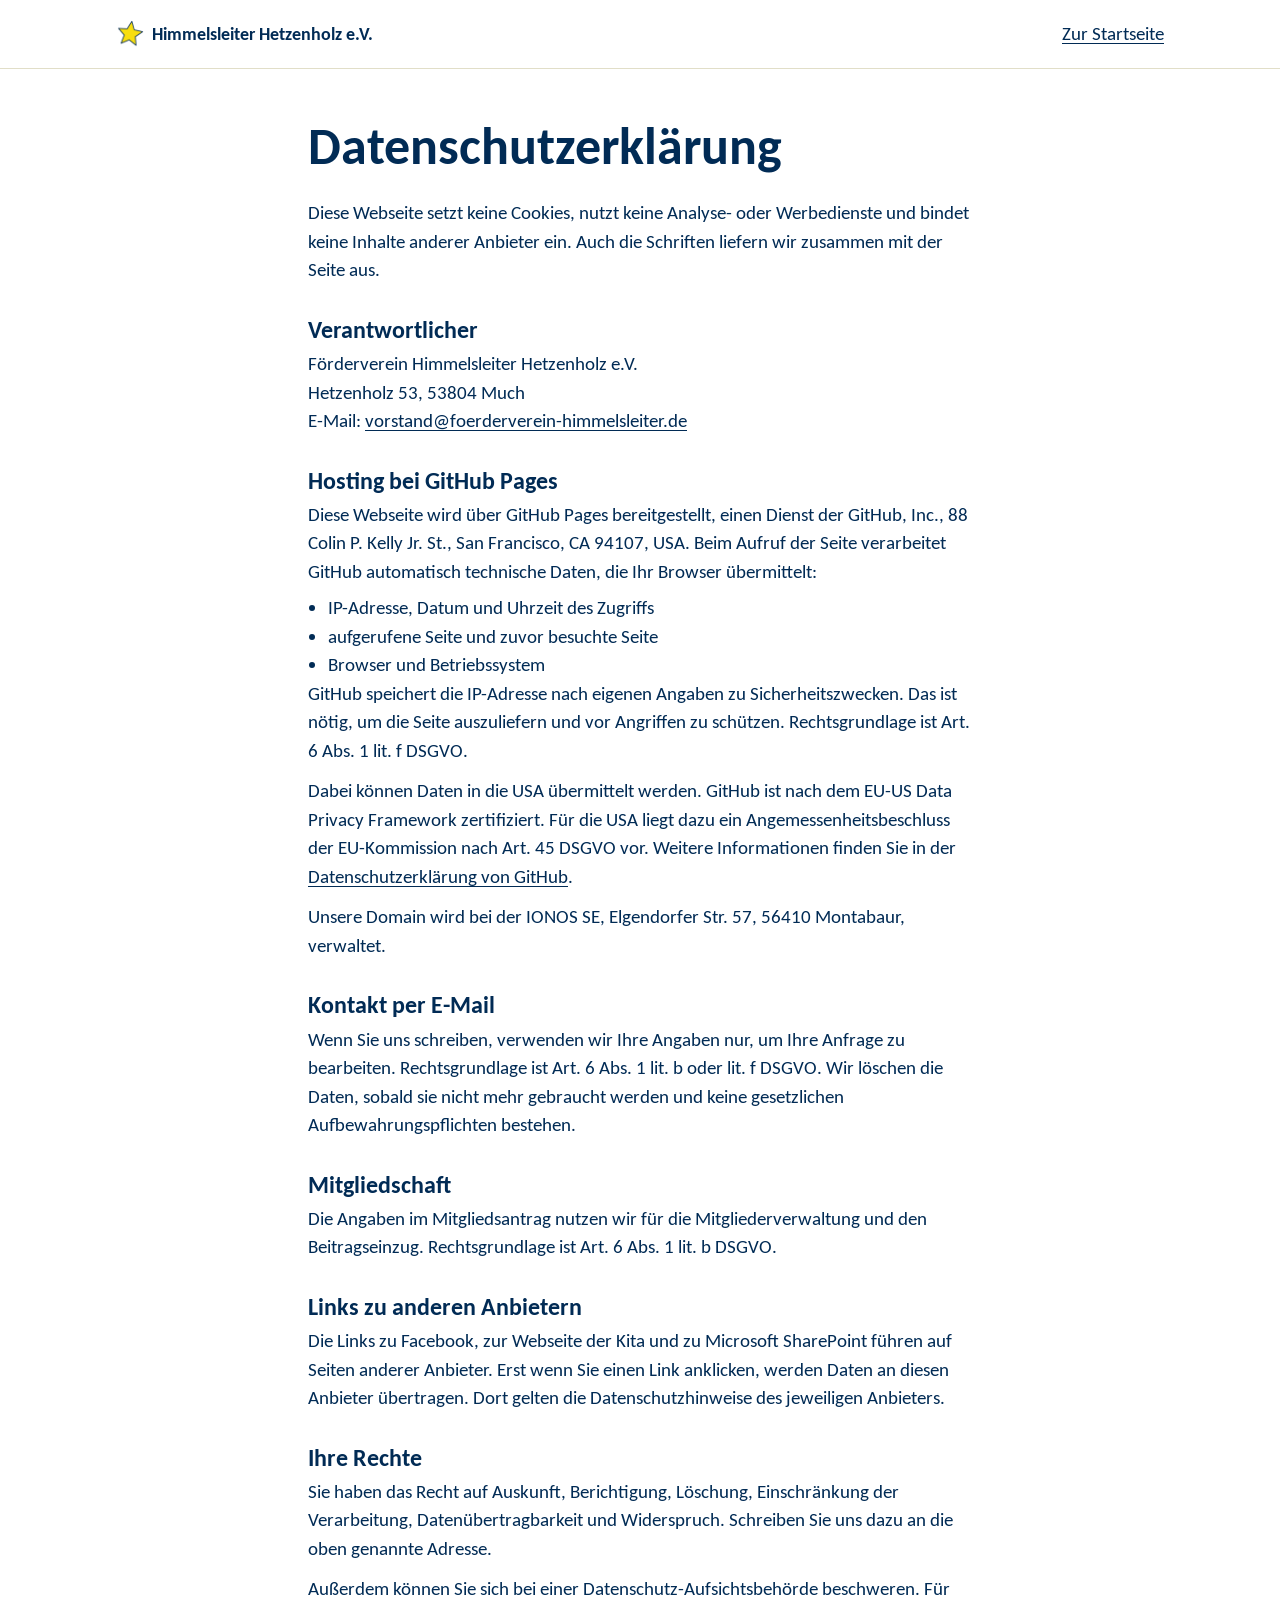
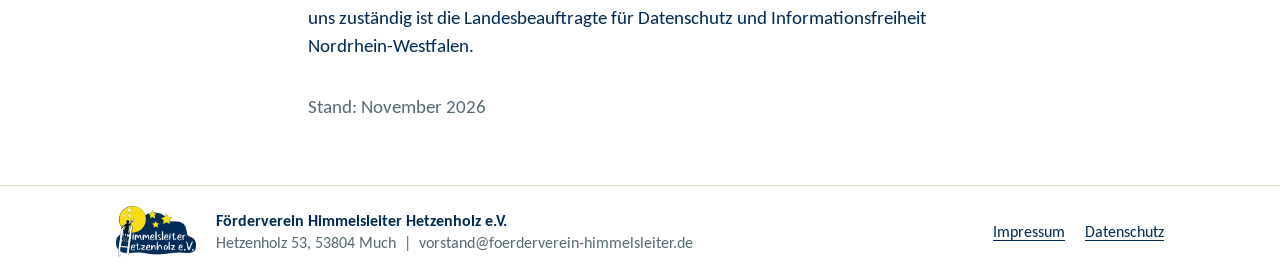
==== datenschutz.html @ 61d00ae4 "Add files via upload" ====
<!doctype html>
<html lang="de">
<head>
<meta charset="utf-8">
<meta name="viewport" content="width=device-width, initial-scale=1, viewport-fit=cover">
<title>Datenschutz – Förderverein Himmelsleiter Hetzenholz</title>
<link rel="icon" href="img/favicon.svg" type="image/svg+xml">
<link rel="stylesheet" href="css/style.css">
</head>
<body>
<header class="kopf">
  <div class="innen">
    <a class="marke" href="index.html"><img src="img/stern.png" alt="" width="120" height="120"><span>Himmelsleiter Hetzenholz e.V.</span></a>
    <a href="index.html">Zur Startseite</a>
  </div>
</header>
<main class="innen recht">
  <h1>Datenschutzerklärung</h1>
  <p>Diese Webseite setzt keine Cookies, nutzt keine Analyse- oder Werbedienste und bindet keine Inhalte anderer Anbieter ein. Auch die Schriften liefern wir zusammen mit der Seite aus.</p>

  <h2>Verantwortlicher</h2>
  <p>Förderverein Himmelsleiter Hetzenholz e.V.<br>Hetzenholz 53, 53804 Much<br>E-Mail: <a href="mailto:vorstand@foerderverein-himmelsleiter.de">vorstand@foerderverein-himmelsleiter.de</a></p>

  <h2>Hosting bei GitHub Pages</h2>
  <p>Diese Webseite wird über GitHub Pages bereitgestellt, einen Dienst der GitHub, Inc., 88 Colin P. Kelly Jr. St., San Francisco, CA 94107, USA. Beim Aufruf der Seite verarbeitet GitHub automatisch technische Daten, die Ihr Browser übermittelt:</p>
  <ul>
    <li>IP-Adresse, Datum und Uhrzeit des Zugriffs</li>
    <li>aufgerufene Seite und zuvor besuchte Seite</li>
    <li>Browser und Betriebssystem</li>
  </ul>
  <p>GitHub speichert die IP-Adresse nach eigenen Angaben zu Sicherheitszwecken. Das ist nötig, um die Seite auszuliefern und vor Angriffen zu schützen. Rechtsgrundlage ist Art. 6 Abs. 1 lit. f DSGVO.</p>
  <p>Dabei können Daten in die USA übermittelt werden. GitHub ist nach dem EU-US Data Privacy Framework zertifiziert. Für die USA liegt dazu ein Angemessenheitsbeschluss der EU-Kommission nach Art. 45 DSGVO vor. Weitere Informationen finden Sie in der <a href="https://docs.github.com/de/site-policy/privacy-policies/github-general-privacy-statement" target="_blank" rel="noopener">Datenschutzerklärung von GitHub</a>.</p>
  <p>Unsere Domain wird bei der IONOS SE, Elgendorfer Str. 57, 56410 Montabaur, verwaltet.</p>

  <h2>Kontakt per E-Mail</h2>
  <p>Wenn Sie uns schreiben, verwenden wir Ihre Angaben nur, um Ihre Anfrage zu bearbeiten. Rechtsgrundlage ist Art. 6 Abs. 1 lit. b oder lit. f DSGVO. Wir löschen die Daten, sobald sie nicht mehr gebraucht werden und keine gesetzlichen Aufbewahrungspflichten bestehen.</p>

  <h2>Mitgliedschaft</h2>
  <p>Die Angaben im Mitgliedsantrag nutzen wir für die Mitgliederverwaltung und den Beitragseinzug. Rechtsgrundlage ist Art. 6 Abs. 1 lit. b DSGVO.</p>

  <h2>Links zu anderen Anbietern</h2>
  <p>Die Links zu Facebook, zur Webseite der Kita und zu Microsoft SharePoint führen auf Seiten anderer Anbieter. Erst wenn Sie einen Link anklicken, werden Daten an diesen Anbieter übertragen. Dort gelten die Datenschutzhinweise des jeweiligen Anbieters.</p>

  <h2>Ihre Rechte</h2>
  <p>Sie haben das Recht auf Auskunft, Berichtigung, Löschung, Einschränkung der Verarbeitung, Datenübertragbarkeit und Widerspruch. Schreiben Sie uns dazu an die oben genannte Adresse.</p>
  <p>Außerdem können Sie sich bei einer Datenschutz-Aufsichtsbehörde beschweren. Für uns zuständig ist die Landesbeauftragte für Datenschutz und Informationsfreiheit Nordrhein-Westfalen.</p>

  <p class="leise" style="margin-top:2rem">Stand: November 2026</p>
</main>
<footer class="fuss">
  <div class="innen">
    <img src="img/logo.png" alt="Logo Himmelsleiter Hetzenholz e.V." width="520" height="328">
    <p><b>Förderverein Himmelsleiter Hetzenholz e.V.</b><br>Hetzenholz 53, 53804 Much &nbsp;|&nbsp; vorstand@foerderverein-himmelsleiter.de</p>
    <nav aria-label="Rechtliches">
      <a href="impressum.html">Impressum</a>
      <a href="datenschutz.html">Datenschutz</a>
    </nav>
  </div>
</footer>
</body>
</html>
---- css/style.css ----
/* Layout: Präsentationsstandard des Vereins. Weißer Grund, Mond in Sand, Sterne oben rechts,
   Karten in hellem Sand, Marineblau als Fläche. Die Leiter zeigt die Vereinsjahre. */
:root {
  --marine: #012B55;
  --marine-tief: #001F3E;
  --sand: #E1DEC8;
  --sand-hell: #F1F0E6;
  --stern: #F9E010;
  --grau: #566A73; /* Vorlagen-Grau #677A83, leicht abgedunkelt für gute Lesbarkeit */
  --weiss: #FFFFFF;
  --schrift: Calibri, Carlito, "Helvetica Neue", Arial, sans-serif;
  --breite: 68rem;
  --rund: 14px;
  color-scheme: light;
}

/* Carlito ist die freie, maßgleiche Web-Entsprechung zu Calibri */
@font-face { font-family: "Carlito"; font-weight: 400; font-display: swap; src: url("../fonts/carlito-latin-400-normal.woff2") format("woff2"); }
@font-face { font-family: "Carlito"; font-weight: 700; font-display: swap; src: url("../fonts/carlito-latin-700-normal.woff2") format("woff2"); }

*, *::before, *::after { box-sizing: border-box; }
html { scroll-behavior: smooth; scroll-padding-top: 6rem; -webkit-text-size-adjust: 100%; }
body { margin: 0; background: var(--weiss); color: var(--marine); font-family: var(--schrift); font-size: 1.1875rem; line-height: 1.5; }
img { display: block; max-width: 100%; height: auto; }
h1, h2, h3 { margin: 0; color: var(--marine); font-weight: 700; line-height: 1.12; text-wrap: balance; }
h2 { font-size: clamp(2rem, 1.6rem + 1.8vw, 2.75rem); }
h3 { font-size: 1.5rem; }
p { margin: 0; }
ul, ol { margin: 0; padding: 0; list-style: none; }
a { color: var(--marine); text-underline-offset: .18em; text-decoration-thickness: 1px; }
a:hover { text-decoration-thickness: 2px; }
:focus-visible { outline: 3px solid var(--marine); outline-offset: 3px; border-radius: 3px; }

.innen { position: relative; width: 100%; max-width: var(--breite); margin-inline: auto; padding-left: max(20px, env(safe-area-inset-left, 0px)); padding-right: max(20px, env(safe-area-inset-right, 0px)); }
.abschnitt { padding-block: clamp(3rem, 6vw, 4.5rem); }
.abschnitt-kopf { display: grid; gap: .6rem; max-width: 38rem; margin-bottom: 2.25rem; padding-right: 6.5rem; }
.leise { color: var(--grau); }
.sterne { position: absolute; top: -.75rem; right: max(20px, env(safe-area-inset-right, 0px)); width: 5.5rem; }

.sprung { position: absolute; left: -999px; top: 0; z-index: 30; background: var(--weiss); padding: .75rem 1rem; }
.sprung:focus { left: 8px; top: 8px; }

/* Kopfzeile */
.kopf { position: sticky; top: 0; z-index: 20; background: var(--weiss); border-bottom: 1px solid var(--sand); }
.kopf .innen { display: flex; align-items: center; justify-content: space-between; gap: 1rem; min-height: 4.25rem; }
.marke { display: flex; align-items: center; gap: .5rem; min-height: 44px; font-weight: 700; font-size: 1.15rem; white-space: nowrap; text-decoration: none; }
.marke img { width: 1.75rem; height: 1.75rem; flex: none; }
.nav-knopf { display: none; min-height: 44px; padding: .4rem 1rem; border: 1px solid var(--marine); border-radius: var(--rund); background: none; color: var(--marine); font: 700 1.05rem var(--schrift); cursor: pointer; }
.nav ul { display: flex; align-items: center; gap: 1.5rem; }
.nav a { display: inline-flex; align-items: center; min-height: 44px; text-decoration: none; }
.nav a:hover { text-decoration: underline; }
.nav a.nav-intern { padding-inline: 1rem; border-radius: var(--rund); background: var(--marine); color: var(--weiss); font-weight: 700; }

/* Eröffnung wie Titelfolie */
.titel { overflow: hidden; }
.titel .innen { display: grid; grid-template-columns: minmax(0, 1fr) minmax(0, 1fr); align-items: center; gap: 2rem; padding-block: 2rem 3.5rem; }
.titel-text { display: grid; gap: 1.1rem; min-width: 0; }
.titel-sterne { width: 5.5rem; margin-bottom: .75rem; }
.dachzeile { font-size: .85rem; font-weight: 700; letter-spacing: .18em; text-transform: uppercase; color: var(--grau); }
.titel h1 { font-size: clamp(2.6rem, 1.7rem + 3.6vw, 4.25rem); line-height: 1.05; }
.titel h1 span { display: block; }
.titel-text > p:not(.dachzeile) { max-width: 30rem; font-size: 1.3rem; color: var(--grau); }
.knoepfe { display: flex; flex-wrap: wrap; gap: .75rem; margin-top: .5rem; }
.knopf { display: inline-flex; align-items: center; justify-content: center; min-height: 48px; padding: .55rem 1.35rem; border-radius: var(--rund); border: 2px solid var(--marine); font-weight: 700; text-decoration: none; }
.knopf-voll { background: var(--marine); color: var(--weiss); }
.knopf-voll:hover { background: var(--marine-tief); }
.knopf-rand { color: var(--marine); }
.knopf-rand:hover { background: var(--sand-hell); }

/* Logo auf dem Mond */
.mondbild { position: relative; aspect-ratio: 1 / .86; min-width: 0; }
.mondbild .mond { position: absolute; top: -14%; right: -14%; width: 88%; }
.mondbild .logo { position: absolute; left: 0; bottom: 6%; width: 92%; }
.mondbild-links .mond { right: auto; left: -14%; top: auto; bottom: -14%; }
.mondbild-links .logo { left: auto; right: 0; bottom: 14%; }

/* Verein */
.verein { display: grid; grid-template-columns: minmax(0, 1.25fr) minmax(0, .75fr); gap: clamp(2rem, 5vw, 4rem); align-items: center; }
.verein-text { display: grid; gap: 1rem; min-width: 0; }
.verein-text p { max-width: 38rem; }
.verein-bild { width: 100%; max-width: 19rem; justify-self: center; }
.zahlen { display: grid; grid-template-columns: repeat(3, minmax(0, 1fr)); gap: 1.25rem; margin: 2.5rem 0 0; }
.zahl { position: relative; display: grid; gap: .1rem; padding: 1.5rem; border: 1px solid var(--sand); border-radius: var(--rund); background: var(--sand-hell); }
.zahl img { position: absolute; top: 1rem; right: 1rem; width: 1.75rem; height: 1.75rem; }
.zahl dt { font-size: 2.75rem; font-weight: 700; line-height: 1.1; }
.zahl dd { margin: 0; }

/* Leiter */
.leiter { --holm: 6rem; position: relative; margin-top: 4.5rem; }
.leiter::before, .leiter::after { content: ""; position: absolute; top: 0; bottom: -2rem; width: 8px; border-radius: 4px; background: var(--marine); }
.leiter::before { left: 0; }
.leiter::after { left: calc(var(--holm) - 8px); }
.leiter-mond { position: absolute; z-index: 1; left: calc(var(--holm) / 2 - 3.5rem); top: -4rem; width: 7rem; height: 7rem; border-radius: 50%; background: var(--weiss); }
.jahr { position: relative; display: grid; grid-template-columns: minmax(0, 8rem) minmax(0, 1fr); gap: 1.5rem; margin-left: calc(var(--holm) + 2rem); padding-block: 1.5rem; min-width: 0; }
.jahr::before { content: ""; position: absolute; left: calc(-1 * (var(--holm) + 2rem)); top: 2.4rem; width: var(--holm); height: 8px; border-radius: 4px; background: var(--marine); }
.jahr + .jahr { border-top: 1px solid var(--sand); }
.jahr h3 { font-size: 2.25rem; line-height: 1; }
.jahr ul { columns: 2; column-gap: 2rem; min-width: 0; }
.jahr li { break-inside: avoid; padding-block: .1rem; }

/* Weihnachtsmarkt */
.markt { display: grid; grid-template-columns: minmax(0, .85fr) minmax(0, 1.15fr); gap: clamp(1.5rem, 4vw, 3rem); align-items: center; padding: clamp(1.25rem, 3vw, 2rem); border: 1px solid var(--sand); border-radius: var(--rund); background: var(--sand-hell); }
.markt img { width: 100%; aspect-ratio: 1 / 1; object-fit: cover; border-radius: var(--rund); }
.markt-text { display: grid; gap: .9rem; min-width: 0; }
.termine { display: grid; grid-template-columns: repeat(2, minmax(0, 1fr)); gap: .75rem; }
.termin { padding: .75rem 1rem; border-radius: var(--rund); background: var(--marine); color: var(--weiss); }
.termin b { display: block; font-size: 1.3rem; }

/* Mithelfen wie Folie "So können Sie mitmachen" */
.wege { display: grid; grid-template-columns: repeat(3, minmax(0, 1fr)); gap: clamp(1.5rem, 4vw, 3rem); }
.weg { display: grid; gap: .6rem; align-content: start; min-width: 0; }
.rund-icon { display: grid; place-items: center; width: 4.25rem; height: 4.25rem; border-radius: 50%; background: var(--marine); }
.rund-icon img { width: 2.5rem; height: 2.5rem; }
.weg h3 { margin-top: .4rem; }
.weg .knopf { margin-top: .4rem; justify-self: start; }
.konto-band { display: flex; flex-wrap: wrap; align-items: center; justify-content: space-between; gap: 1rem 2rem; margin-top: 2.5rem; padding: 1.25rem 1.75rem; border-radius: var(--rund); background: var(--marine); color: var(--weiss); }
.konto { display: grid; grid-template-columns: auto minmax(0, 1fr); gap: 0 1rem; margin: 0; min-width: 0; }
.konto dt { font-weight: 700; }
.konto dd { margin: 0; font-variant-numeric: tabular-nums; overflow-wrap: anywhere; }
.kopieren { min-height: 44px; padding: .4rem 1.1rem; border: 2px solid var(--weiss); border-radius: var(--rund); background: none; color: var(--weiss); font: 700 1.05rem var(--schrift); cursor: pointer; }
.kopieren:hover { background: var(--weiss); color: var(--marine); }

/* Team */
.team { display: grid; grid-template-columns: repeat(3, minmax(0, 1fr)); gap: 1.25rem 2rem; }
.team li { display: grid; min-width: 0; }
.team b { font-size: 1.35rem; line-height: 1.2; }
.team span { color: var(--grau); }

/* Interner Bereich */
.intern { padding: clamp(1.5rem, 4vw, 2.5rem); border-radius: var(--rund); background: var(--marine); color: var(--weiss); }
.intern h2 { color: var(--weiss); }
.intern .abschnitt-kopf { margin-bottom: 1.5rem; padding-right: 0; }
.tueren { display: grid; grid-template-columns: repeat(2, minmax(0, 1fr)); gap: 1.25rem; }
.tuer { display: grid; gap: .25rem; align-content: start; padding: 1.25rem 1.5rem; border-radius: var(--rund); background: var(--weiss); color: var(--marine); text-decoration: none; }
.tuer strong { display: flex; align-items: center; justify-content: space-between; gap: 1rem; font-size: 1.6rem; line-height: 1.2; }
.tuer svg { flex: none; width: 1.4rem; height: 1.4rem; }
.tuer:hover { background: var(--sand-hell); }
.tuer > span { color: var(--grau); }

/* Kontakt wie Schlussfolie */
.kontakt { display: grid; grid-template-columns: minmax(0, .95fr) minmax(0, 1.05fr); gap: clamp(2rem, 6vw, 4.5rem); align-items: center; overflow: visible; }
.kontakt-text { display: grid; gap: .9rem; min-width: 0; }
.kontakt-spruch { font-size: 1.3rem; color: var(--grau); }
.kontakt-text h3 { margin-top: .75rem; }
.linkliste li { border-bottom: 1px solid var(--sand); }
.linkliste li:first-child { border-top: 1px solid var(--sand); }
.linkliste a { display: flex; align-items: center; justify-content: space-between; gap: 1rem; min-height: 52px; padding-block: .4rem; font-weight: 700; text-decoration: none; }
.linkliste a:hover { text-decoration: underline; }
.linkliste svg { flex: none; width: 1.1rem; height: 1.1rem; }
.link-offen, .link-offen:hover { color: var(--grau); cursor: default; text-decoration: none; }
.tuer.link-offen:hover { background: var(--weiss); }
.link-hinweis { white-space: nowrap; font-size: 1rem; font-weight: 400; color: var(--grau); }

/* Fuß wie Fußzeile der Folien */
.mond-ende { overflow: hidden; }
.fuss { border-top: 1px solid var(--sand); font-size: 1rem; color: var(--grau); }
.fuss .innen { display: flex; flex-wrap: wrap; align-items: center; gap: .75rem 1.25rem; padding-block: 1.25rem; }
.fuss img { width: 5rem; flex: none; }
.fuss p { flex: 1 1 18rem; min-width: 0; line-height: 1.35; }
.fuss b { color: var(--marine); }
.fuss nav { display: flex; flex-wrap: wrap; gap: 0 1.25rem; }
.fuss a { display: inline-flex; align-items: center; min-height: 44px; }

/* Rechtstexte */
.recht { max-width: 44rem; padding-block: 3rem 4rem; }
.recht h1 { font-size: clamp(2.4rem, 1.9rem + 2.2vw, 3.25rem); margin-bottom: 1.5rem; }
.recht h2 { font-size: 1.5rem; margin-top: 2rem; margin-bottom: .4rem; }
.recht p + p { margin-top: .75rem; }
.recht ul { list-style: disc; padding-left: 1.25rem; margin-top: .5rem; }

@media (max-width: 900px) {
  .nav-knopf { display: inline-flex; align-items: center; }
  .nav { display: none; position: absolute; left: 0; right: 0; top: 100%; background: var(--weiss); border-bottom: 1px solid var(--sand); padding: .5rem 20px 1rem; }
  .nav.offen { display: block; }
  .nav ul { flex-direction: column; align-items: stretch; gap: 0; }
  .nav a.nav-intern { justify-content: center; margin-top: .5rem; }
  .titel .innen, .verein, .markt, .kontakt { grid-template-columns: minmax(0, 1fr); }
  .mondbild { width: 100%; max-width: 26rem; justify-self: center; }
  .verein-bild { display: none; }
  .wege, .tueren { grid-template-columns: minmax(0, 1fr); }
  .team { grid-template-columns: repeat(2, minmax(0, 1fr)); }
  .leiter { --holm: 3rem; }
  .jahr { grid-template-columns: minmax(0, 1fr); gap: .6rem; margin-left: calc(var(--holm) + 1.25rem); }
  .jahr::before { left: calc(-1 * (var(--holm) + 1.25rem)); top: 2.1rem; }
  .jahr ul { columns: 1; }
  .leiter-mond { width: 5rem; height: 5rem; left: 0; top: -3rem; }
}
@media (max-width: 560px) {
  .zahlen, .team, .termine { grid-template-columns: minmax(0, 1fr); }
  .konto { grid-template-columns: minmax(0, 1fr); }
  .konto dd { margin-bottom: .35rem; }
}
@media (prefers-reduced-motion: reduce) { html { scroll-behavior: auto; } }
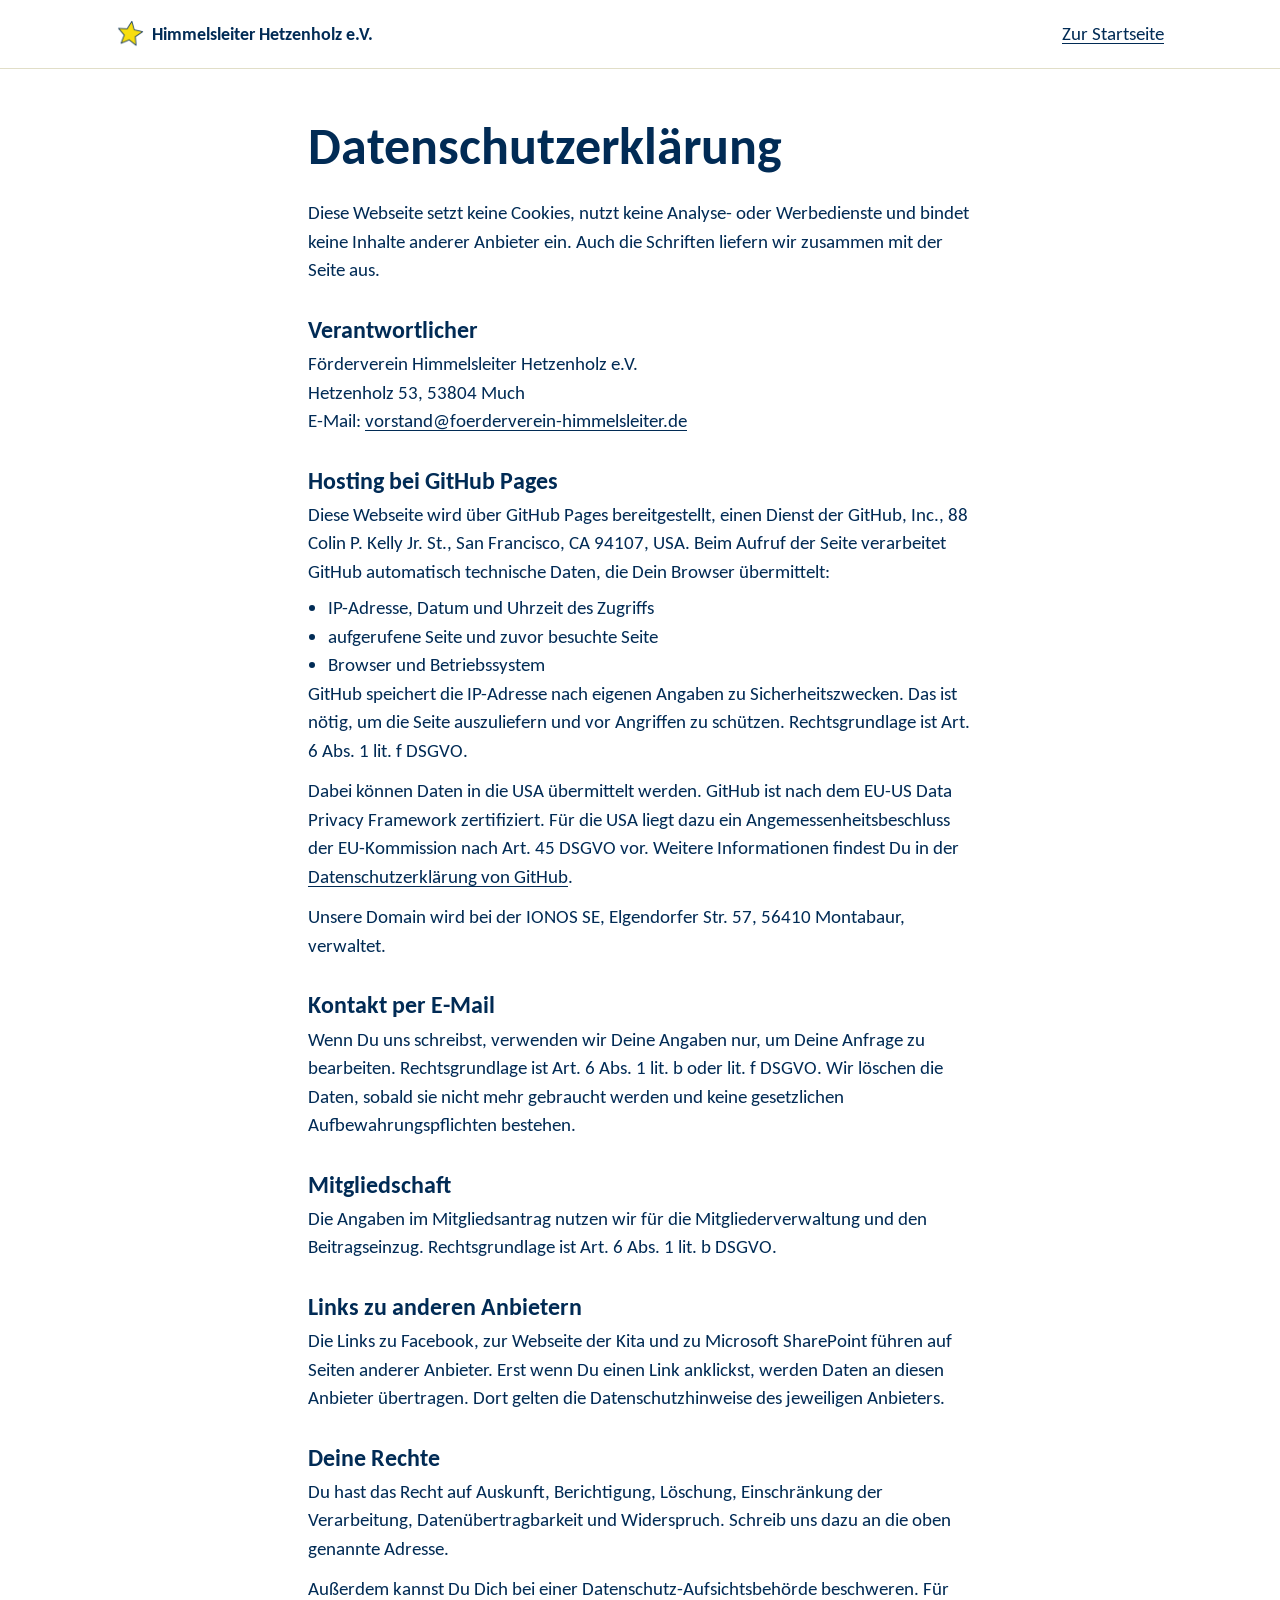
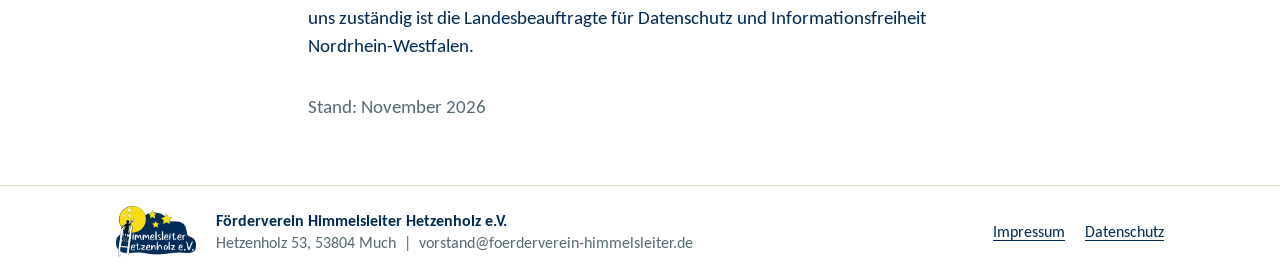
==== commit 0af19bdc: "Add files via upload" ====
--- a/datenschutz.html
+++ b/datenschutz.html
@@ -22,28 +22,28 @@
   <p>Förderverein Himmelsleiter Hetzenholz e.V.<br>Hetzenholz 53, 53804 Much<br>E-Mail: <a href="mailto:vorstand@foerderverein-himmelsleiter.de">vorstand@foerderverein-himmelsleiter.de</a></p>
 
   <h2>Hosting bei GitHub Pages</h2>
-  <p>Diese Webseite wird über GitHub Pages bereitgestellt, einen Dienst der GitHub, Inc., 88 Colin P. Kelly Jr. St., San Francisco, CA 94107, USA. Beim Aufruf der Seite verarbeitet GitHub automatisch technische Daten, die Ihr Browser übermittelt:</p>
+  <p>Diese Webseite wird über GitHub Pages bereitgestellt, einen Dienst der GitHub, Inc., 88 Colin P. Kelly Jr. St., San Francisco, CA 94107, USA. Beim Aufruf der Seite verarbeitet GitHub automatisch technische Daten, die Dein Browser übermittelt:</p>
   <ul>
     <li>IP-Adresse, Datum und Uhrzeit des Zugriffs</li>
     <li>aufgerufene Seite und zuvor besuchte Seite</li>
     <li>Browser und Betriebssystem</li>
   </ul>
   <p>GitHub speichert die IP-Adresse nach eigenen Angaben zu Sicherheitszwecken. Das ist nötig, um die Seite auszuliefern und vor Angriffen zu schützen. Rechtsgrundlage ist Art. 6 Abs. 1 lit. f DSGVO.</p>
-  <p>Dabei können Daten in die USA übermittelt werden. GitHub ist nach dem EU-US Data Privacy Framework zertifiziert. Für die USA liegt dazu ein Angemessenheitsbeschluss der EU-Kommission nach Art. 45 DSGVO vor. Weitere Informationen finden Sie in der <a href="https://docs.github.com/de/site-policy/privacy-policies/github-general-privacy-statement" target="_blank" rel="noopener">Datenschutzerklärung von GitHub</a>.</p>
+  <p>Dabei können Daten in die USA übermittelt werden. GitHub ist nach dem EU-US Data Privacy Framework zertifiziert. Für die USA liegt dazu ein Angemessenheitsbeschluss der EU-Kommission nach Art. 45 DSGVO vor. Weitere Informationen findest Du in der <a href="https://docs.github.com/de/site-policy/privacy-policies/github-general-privacy-statement" target="_blank" rel="noopener">Datenschutzerklärung von GitHub</a>.</p>
   <p>Unsere Domain wird bei der IONOS SE, Elgendorfer Str. 57, 56410 Montabaur, verwaltet.</p>
 
   <h2>Kontakt per E-Mail</h2>
-  <p>Wenn Sie uns schreiben, verwenden wir Ihre Angaben nur, um Ihre Anfrage zu bearbeiten. Rechtsgrundlage ist Art. 6 Abs. 1 lit. b oder lit. f DSGVO. Wir löschen die Daten, sobald sie nicht mehr gebraucht werden und keine gesetzlichen Aufbewahrungspflichten bestehen.</p>
+  <p>Wenn Du uns schreibst, verwenden wir Deine Angaben nur, um Deine Anfrage zu bearbeiten. Rechtsgrundlage ist Art. 6 Abs. 1 lit. b oder lit. f DSGVO. Wir löschen die Daten, sobald sie nicht mehr gebraucht werden und keine gesetzlichen Aufbewahrungspflichten bestehen.</p>
 
   <h2>Mitgliedschaft</h2>
   <p>Die Angaben im Mitgliedsantrag nutzen wir für die Mitgliederverwaltung und den Beitragseinzug. Rechtsgrundlage ist Art. 6 Abs. 1 lit. b DSGVO.</p>
 
   <h2>Links zu anderen Anbietern</h2>
-  <p>Die Links zu Facebook, zur Webseite der Kita und zu Microsoft SharePoint führen auf Seiten anderer Anbieter. Erst wenn Sie einen Link anklicken, werden Daten an diesen Anbieter übertragen. Dort gelten die Datenschutzhinweise des jeweiligen Anbieters.</p>
+  <p>Die Links zu Facebook, zur Webseite der Kita und zu Microsoft SharePoint führen auf Seiten anderer Anbieter. Erst wenn Du einen Link anklickst, werden Daten an diesen Anbieter übertragen. Dort gelten die Datenschutzhinweise des jeweiligen Anbieters.</p>
 
-  <h2>Ihre Rechte</h2>
-  <p>Sie haben das Recht auf Auskunft, Berichtigung, Löschung, Einschränkung der Verarbeitung, Datenübertragbarkeit und Widerspruch. Schreiben Sie uns dazu an die oben genannte Adresse.</p>
-  <p>Außerdem können Sie sich bei einer Datenschutz-Aufsichtsbehörde beschweren. Für uns zuständig ist die Landesbeauftragte für Datenschutz und Informationsfreiheit Nordrhein-Westfalen.</p>
+  <h2>Deine Rechte</h2>
+  <p>Du hast das Recht auf Auskunft, Berichtigung, Löschung, Einschränkung der Verarbeitung, Datenübertragbarkeit und Widerspruch. Schreib uns dazu an die oben genannte Adresse.</p>
+  <p>Außerdem kannst Du Dich bei einer Datenschutz-Aufsichtsbehörde beschweren. Für uns zuständig ist die Landesbeauftragte für Datenschutz und Informationsfreiheit Nordrhein-Westfalen.</p>
 
   <p class="leise" style="margin-top:2rem">Stand: November 2026</p>
 </main>
--- a/css/style.css
+++ b/css/style.css
@@ -106,6 +106,15 @@
 .termin { padding: .75rem 1rem; border-radius: var(--rund); background: var(--marine); color: var(--weiss); }
 .termin b { display: block; font-size: 1.3rem; }
 
+/* Aktuelles */
+.termine-liste { display: grid; gap: 1.5rem; }
+.aktuell { display: grid; grid-template-columns: minmax(0, 15rem) minmax(0, 1fr); gap: clamp(1.25rem, 3vw, 2.5rem); align-items: start; padding: clamp(1.25rem, 3vw, 2rem); border: 1px solid var(--sand); border-radius: var(--rund); background: var(--sand-hell); }
+.plakat { display: block; border-radius: 6px; overflow: hidden; box-shadow: 0 2px 10px rgba(1, 43, 85, .18); }
+.plakat img { width: 100%; }
+.plakat:hover { box-shadow: 0 4px 18px rgba(1, 43, 85, .3); }
+.aktuell-text { display: grid; gap: .9rem; min-width: 0; }
+.aktuell-text h3 { font-size: 1.9rem; }
+
 /* Mithelfen wie Folie "So können Sie mitmachen" */
 .wege { display: grid; grid-template-columns: repeat(3, minmax(0, 1fr)); gap: clamp(1.5rem, 4vw, 3rem); }
 .weg { display: grid; gap: .6rem; align-content: start; min-width: 0; }
@@ -174,6 +183,8 @@
   .nav.offen { display: block; }
   .nav ul { flex-direction: column; align-items: stretch; gap: 0; }
   .nav a.nav-intern { justify-content: center; margin-top: .5rem; }
+  .aktuell { grid-template-columns: minmax(0, 1fr); }
+  .plakat { max-width: 18rem; }
   .titel .innen, .verein, .markt, .kontakt { grid-template-columns: minmax(0, 1fr); }
   .mondbild { width: 100%; max-width: 26rem; justify-self: center; }
   .verein-bild { display: none; }
